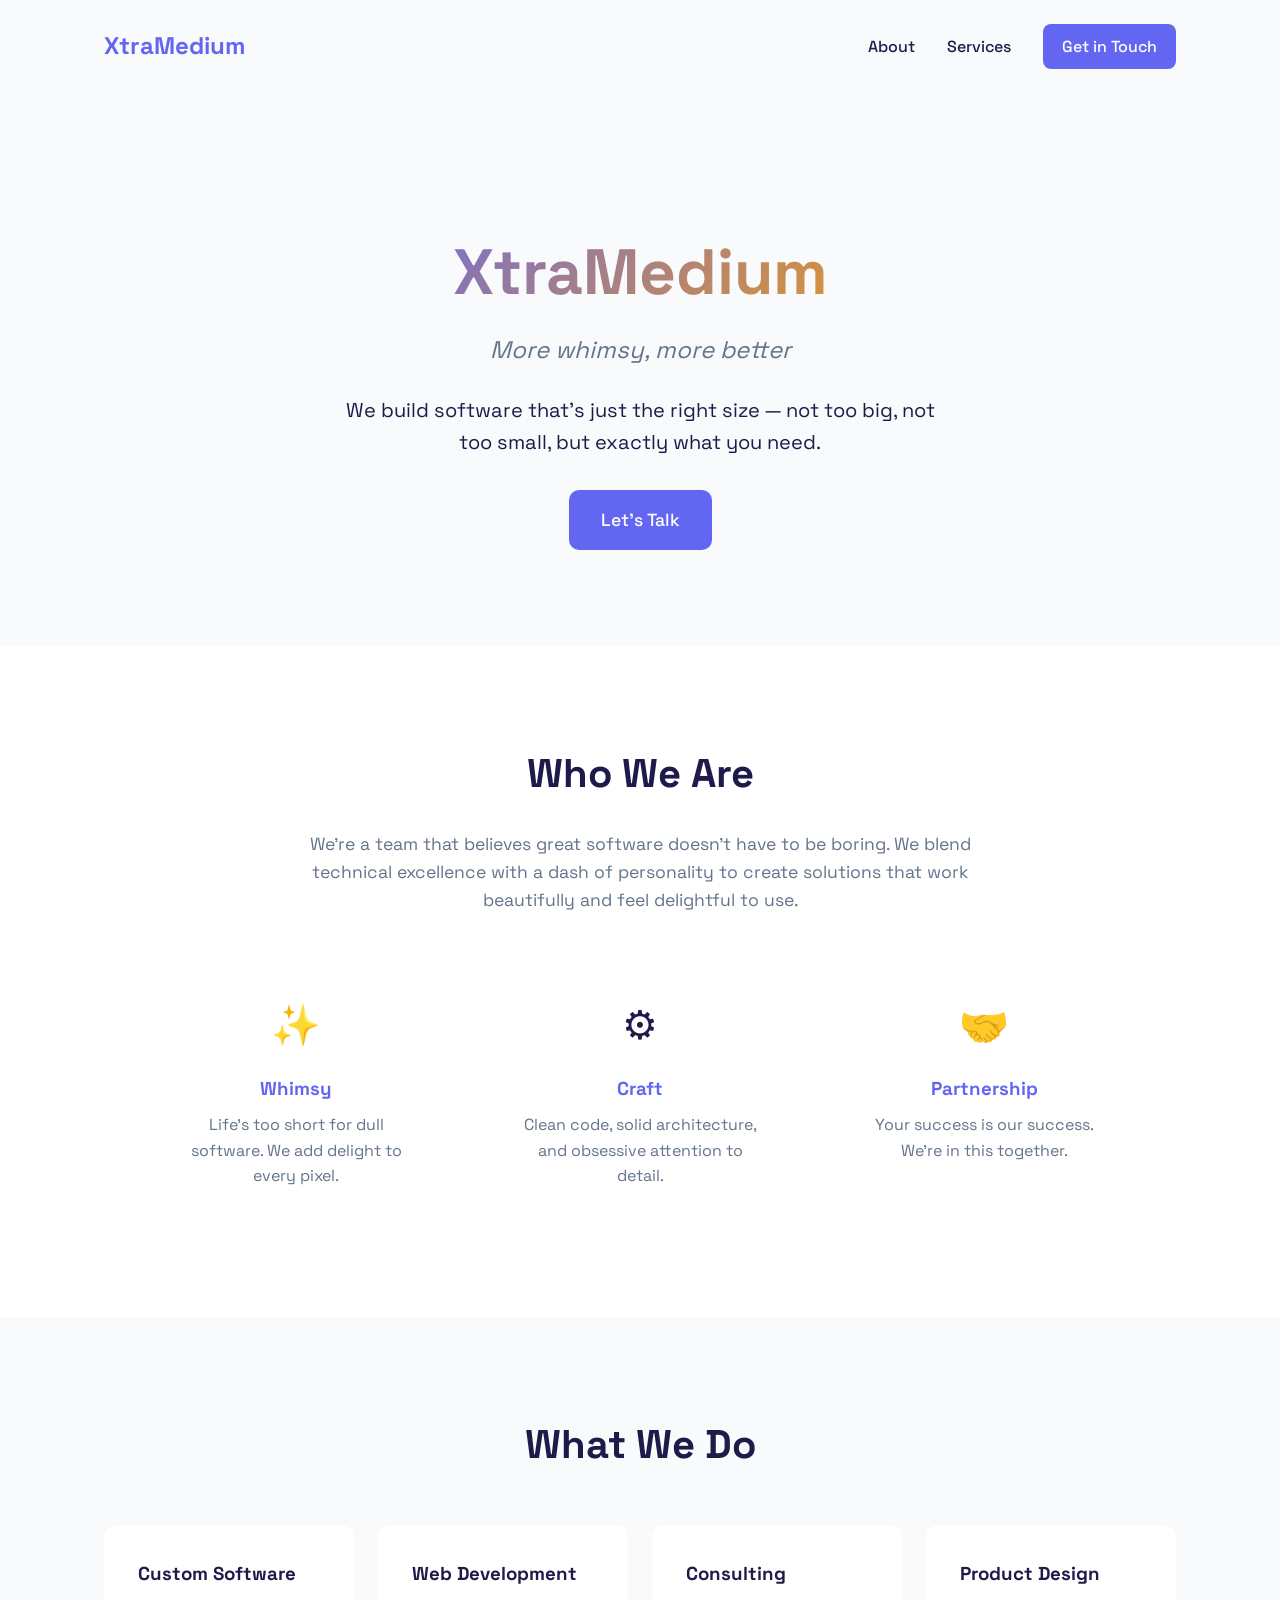
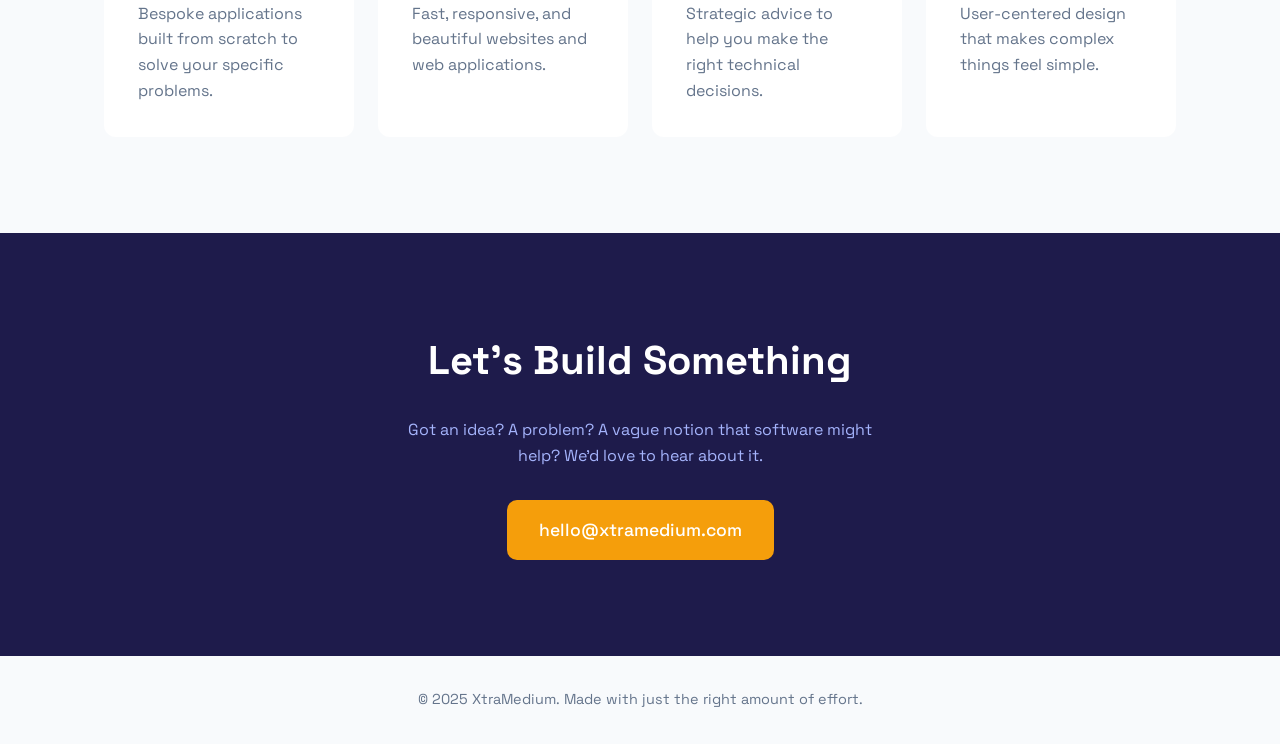
==== index.html @ 136f992b "Initial website" ====
<!DOCTYPE html>
<html lang="en">
<head>
    <meta charset="UTF-8">
    <meta name="viewport" content="width=device-width, initial-scale=1.0">
    <title>XtraMedium - More whimsy, more better</title>
    <link rel="stylesheet" href="styles.css">
    <link rel="preconnect" href="https://fonts.googleapis.com">
    <link rel="preconnect" href="https://fonts.gstatic.com" crossorigin>
    <link href="https://fonts.googleapis.com/css2?family=Space+Grotesk:wght@400;500;700&display=swap" rel="stylesheet">
</head>
<body>
    <nav>
        <div class="logo">XtraMedium</div>
        <div class="nav-links">
            <a href="#about">About</a>
            <a href="#services">Services</a>
            <a href="#contact" class="btn-nav">Get in Touch</a>
        </div>
    </nav>

    <section class="hero">
        <h1>XtraMedium</h1>
        <p class="tagline">More whimsy, more better</p>
        <p class="subtitle">We build software that's just the right size &mdash; not too big, not too small, but exactly what you need.</p>
        <a href="#contact" class="btn-primary">Let's Talk</a>
    </section>

    <section id="about" class="about">
        <h2>Who We Are</h2>
        <p>We're a team that believes great software doesn't have to be boring. We blend technical excellence with a dash of personality to create solutions that work beautifully and feel delightful to use.</p>
        <div class="values">
            <div class="value-card">
                <span class="icon">&#10024;</span>
                <h3>Whimsy</h3>
                <p>Life's too short for dull software. We add delight to every pixel.</p>
            </div>
            <div class="value-card">
                <span class="icon">&#9881;</span>
                <h3>Craft</h3>
                <p>Clean code, solid architecture, and obsessive attention to detail.</p>
            </div>
            <div class="value-card">
                <span class="icon">&#129309;</span>
                <h3>Partnership</h3>
                <p>Your success is our success. We're in this together.</p>
            </div>
        </div>
    </section>

    <section id="services" class="services">
        <h2>What We Do</h2>
        <div class="service-grid">
            <div class="service-card">
                <h3>Custom Software</h3>
                <p>Bespoke applications built from scratch to solve your specific problems.</p>
            </div>
            <div class="service-card">
                <h3>Web Development</h3>
                <p>Fast, responsive, and beautiful websites and web applications.</p>
            </div>
            <div class="service-card">
                <h3>Consulting</h3>
                <p>Strategic advice to help you make the right technical decisions.</p>
            </div>
            <div class="service-card">
                <h3>Product Design</h3>
                <p>User-centered design that makes complex things feel simple.</p>
            </div>
        </div>
    </section>

    <section id="contact" class="contact">
        <h2>Let's Build Something</h2>
        <p>Got an idea? A problem? A vague notion that software might help? We'd love to hear about it.</p>
        <a href="mailto:hello@xtramedium.com" class="btn-primary">hello@xtramedium.com</a>
    </section>

    <footer>
        <p>&copy; 2025 XtraMedium. Made with just the right amount of effort.</p>
    </footer>
</body>
</html>
---- styles.css ----
* {
    margin: 0;
    padding: 0;
    box-sizing: border-box;
}

:root {
    --primary: #6366f1;
    --primary-dark: #4f46e5;
    --dark: #1e1b4b;
    --light: #f8fafc;
    --gray: #64748b;
    --accent: #f59e0b;
}

body {
    font-family: 'Space Grotesk', sans-serif;
    background: var(--light);
    color: var(--dark);
    line-height: 1.6;
}

/* Navigation */
nav {
    display: flex;
    justify-content: space-between;
    align-items: center;
    padding: 1.5rem 5%;
    max-width: 1200px;
    margin: 0 auto;
}

.logo {
    font-size: 1.5rem;
    font-weight: 700;
    color: var(--primary);
}

.nav-links {
    display: flex;
    gap: 2rem;
    align-items: center;
}

.nav-links a {
    text-decoration: none;
    color: var(--dark);
    font-weight: 500;
    transition: color 0.2s;
}

.nav-links a:hover {
    color: var(--primary);
}

.btn-nav {
    background: var(--primary);
    color: white !important;
    padding: 0.6rem 1.2rem;
    border-radius: 8px;
}

.btn-nav:hover {
    background: var(--primary-dark);
    color: white !important;
}

/* Hero */
.hero {
    text-align: center;
    padding: 8rem 5% 6rem;
    max-width: 800px;
    margin: 0 auto;
}

.hero h1 {
    font-size: 4rem;
    font-weight: 700;
    margin-bottom: 0.5rem;
    background: linear-gradient(135deg, var(--primary), var(--accent));
    -webkit-background-clip: text;
    -webkit-text-fill-color: transparent;
    background-clip: text;
}

.tagline {
    font-size: 1.5rem;
    color: var(--gray);
    margin-bottom: 1.5rem;
    font-style: italic;
}

.subtitle {
    font-size: 1.25rem;
    color: var(--dark);
    margin-bottom: 2rem;
    max-width: 600px;
    margin-left: auto;
    margin-right: auto;
}

.btn-primary {
    display: inline-block;
    background: var(--primary);
    color: white;
    padding: 1rem 2rem;
    border-radius: 10px;
    text-decoration: none;
    font-weight: 500;
    font-size: 1.1rem;
    transition: all 0.2s;
}

.btn-primary:hover {
    background: var(--primary-dark);
    transform: translateY(-2px);
    box-shadow: 0 10px 30px rgba(99, 102, 241, 0.3);
}

/* About */
.about {
    background: white;
    padding: 6rem 5%;
}

.about h2, .services h2, .contact h2 {
    text-align: center;
    font-size: 2.5rem;
    margin-bottom: 1.5rem;
}

.about > p {
    text-align: center;
    max-width: 700px;
    margin: 0 auto 3rem;
    font-size: 1.1rem;
    color: var(--gray);
}

.values {
    display: grid;
    grid-template-columns: repeat(auto-fit, minmax(280px, 1fr));
    gap: 2rem;
    max-width: 1000px;
    margin: 0 auto;
}

.value-card {
    text-align: center;
    padding: 2rem;
}

.value-card .icon {
    font-size: 2.5rem;
    display: block;
    margin-bottom: 1rem;
}

.value-card h3 {
    margin-bottom: 0.5rem;
    color: var(--primary);
}

.value-card p {
    color: var(--gray);
}

/* Services */
.services {
    padding: 6rem 5%;
    max-width: 1200px;
    margin: 0 auto;
}

.service-grid {
    display: grid;
    grid-template-columns: repeat(auto-fit, minmax(250px, 1fr));
    gap: 1.5rem;
    margin-top: 3rem;
}

.service-card {
    background: white;
    padding: 2rem;
    border-radius: 12px;
    border: 2px solid transparent;
    transition: all 0.2s;
}

.service-card:hover {
    border-color: var(--primary);
    transform: translateY(-4px);
    box-shadow: 0 10px 40px rgba(0, 0, 0, 0.08);
}

.service-card h3 {
    margin-bottom: 0.75rem;
    color: var(--dark);
}

.service-card p {
    color: var(--gray);
}

/* Contact */
.contact {
    background: var(--dark);
    color: white;
    text-align: center;
    padding: 6rem 5%;
}

.contact h2 {
    color: white;
}

.contact p {
    max-width: 500px;
    margin: 0 auto 2rem;
    color: #a5b4fc;
}

.contact .btn-primary {
    background: var(--accent);
}

.contact .btn-primary:hover {
    background: #d97706;
    box-shadow: 0 10px 30px rgba(245, 158, 11, 0.3);
}

/* Footer */
footer {
    text-align: center;
    padding: 2rem;
    color: var(--gray);
    font-size: 0.9rem;
}

/* Responsive */
@media (max-width: 768px) {
    .hero h1 {
        font-size: 2.5rem;
    }

    .tagline {
        font-size: 1.2rem;
    }

    .nav-links {
        gap: 1rem;
    }

    .nav-links a:not(.btn-nav) {
        display: none;
    }
}
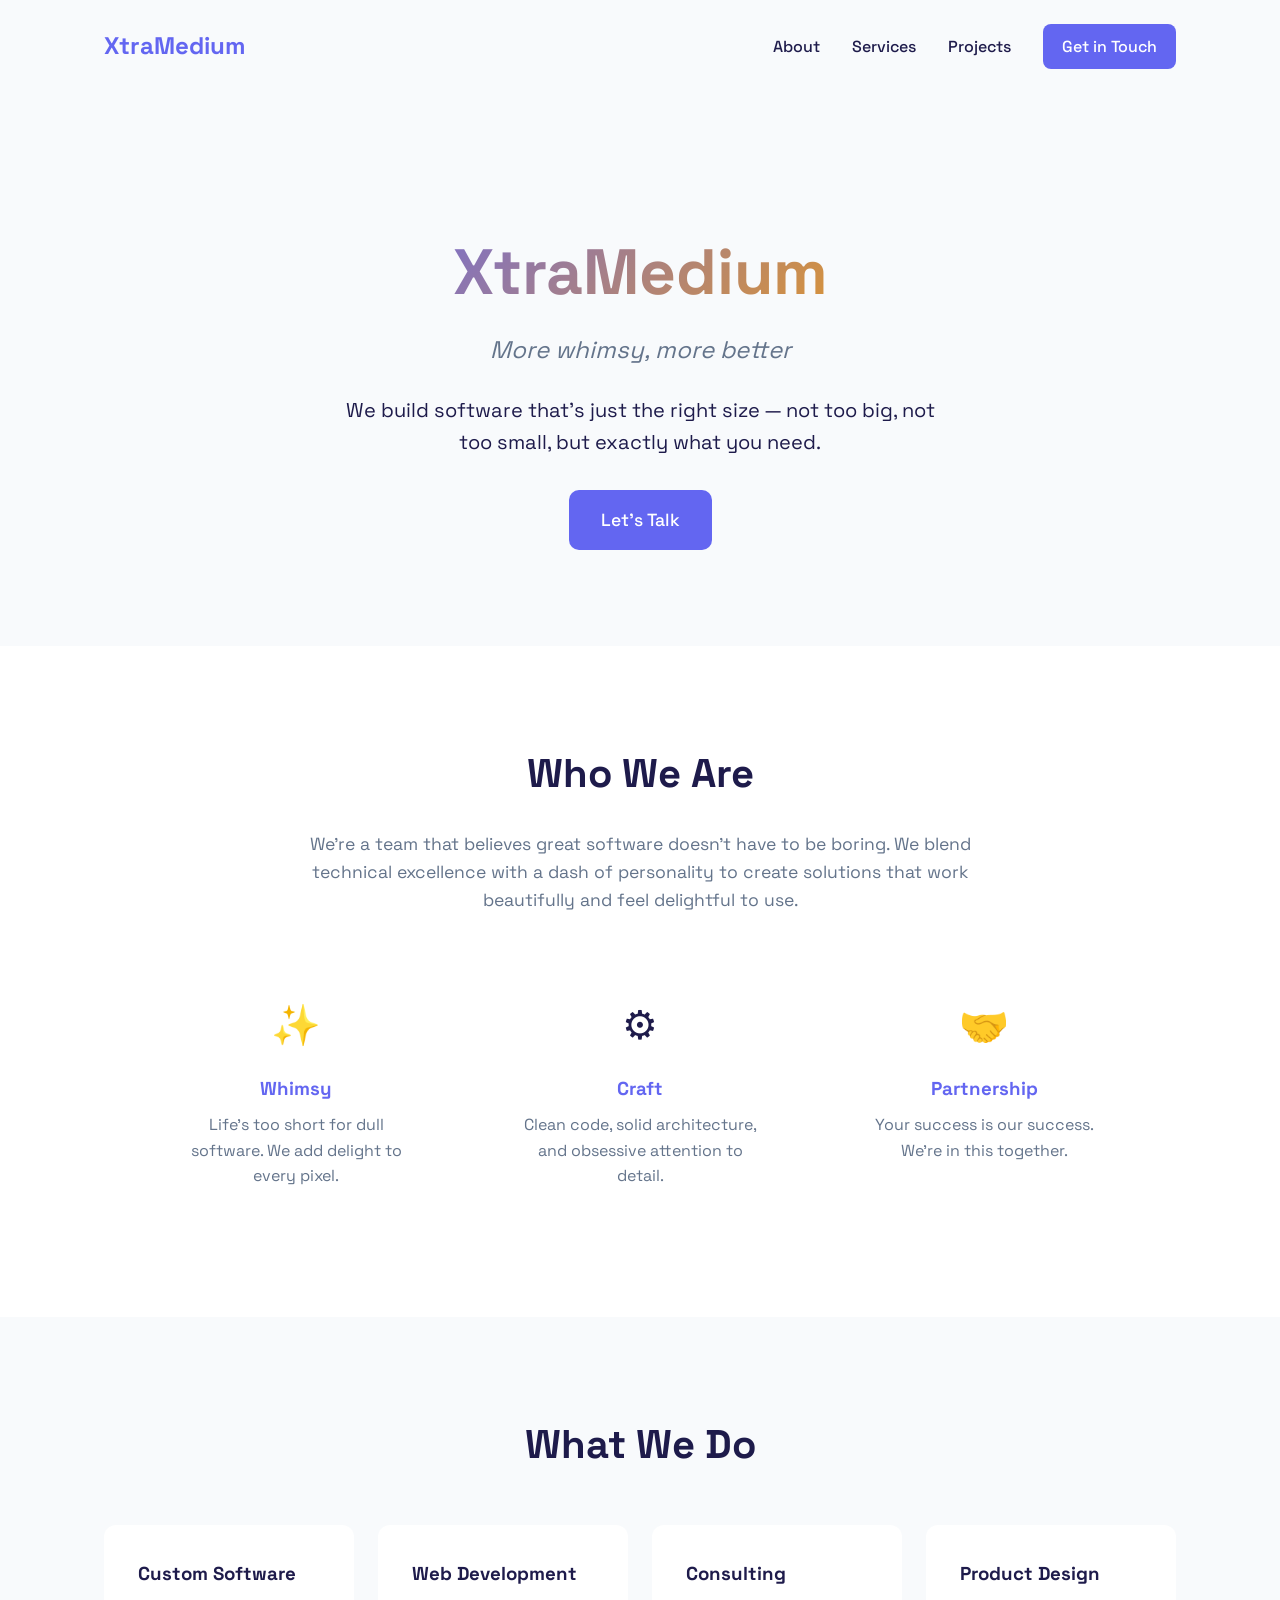
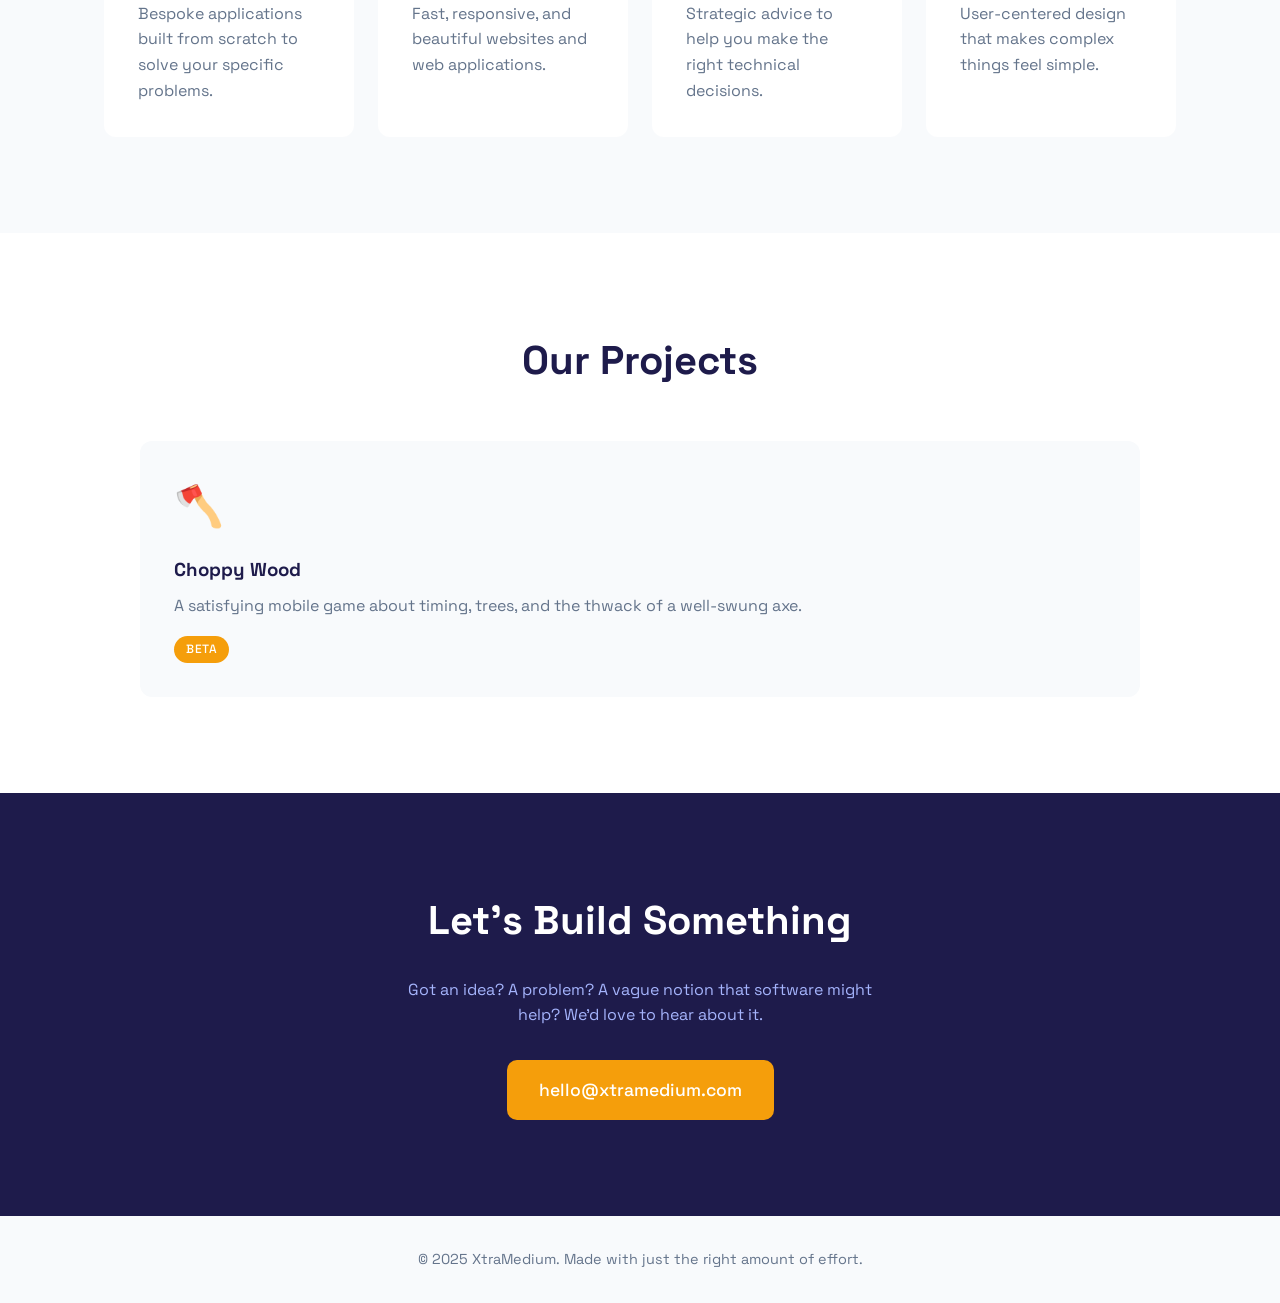
==== commit 6ed7d873: "Add Projects section to main page Showcases Choppy Wood with link to its landing page.  Co-Authored-" ====
--- a/index.html
+++ b/index.html
@@ -1,6 +1,7 @@
 <!DOCTYPE html>
 <html lang="en">
 <head>
+    <meta name="google-site-verification" content="nhcbkBX8V_uY1-YZvJbDiFtuauyzkd1It7H7w5QZHaw" />
     <meta charset="UTF-8">
     <meta name="viewport" content="width=device-width, initial-scale=1.0">
     <title>XtraMedium - More whimsy, more better</title>
@@ -15,6 +16,7 @@
         <div class="nav-links">
             <a href="#about">About</a>
             <a href="#services">Services</a>
+            <a href="#projects">Projects</a>
             <a href="#contact" class="btn-nav">Get in Touch</a>
         </div>
     </nav>
@@ -70,6 +72,18 @@
         </div>
     </section>
 
+    <section id="projects" class="projects">
+        <h2>Our Projects</h2>
+        <div class="project-grid">
+            <a href="/choppy-wood/" class="project-card">
+                <span class="project-icon">&#129683;</span>
+                <h3>Choppy Wood</h3>
+                <p>A satisfying mobile game about timing, trees, and the thwack of a well-swung axe.</p>
+                <span class="project-status">Beta</span>
+            </a>
+        </div>
+    </section>
+
     <section id="contact" class="contact">
         <h2>Let's Build Something</h2>
         <p>Got an idea? A problem? A vague notion that software might help? We'd love to hear about it.</p>
--- a/styles.css
+++ b/styles.css
@@ -202,6 +202,72 @@
     color: var(--gray);
 }
 
+/* Projects */
+.projects {
+    background: white;
+    padding: 6rem 5%;
+}
+
+.projects h2 {
+    text-align: center;
+    font-size: 2.5rem;
+    margin-bottom: 3rem;
+}
+
+.project-grid {
+    display: grid;
+    grid-template-columns: repeat(auto-fit, minmax(280px, 1fr));
+    gap: 1.5rem;
+    max-width: 1000px;
+    margin: 0 auto;
+}
+
+.project-card {
+    display: block;
+    background: var(--light);
+    padding: 2rem;
+    border-radius: 12px;
+    text-decoration: none;
+    color: inherit;
+    border: 2px solid transparent;
+    transition: all 0.2s;
+    position: relative;
+}
+
+.project-card:hover {
+    border-color: var(--primary);
+    transform: translateY(-4px);
+    box-shadow: 0 10px 40px rgba(0, 0, 0, 0.08);
+}
+
+.project-icon {
+    font-size: 2.5rem;
+    display: block;
+    margin-bottom: 1rem;
+}
+
+.project-card h3 {
+    margin-bottom: 0.5rem;
+    color: var(--dark);
+}
+
+.project-card p {
+    color: var(--gray);
+    margin-bottom: 1rem;
+}
+
+.project-status {
+    display: inline-block;
+    background: var(--accent);
+    color: white;
+    font-size: 0.75rem;
+    font-weight: 500;
+    padding: 0.25rem 0.75rem;
+    border-radius: 20px;
+    text-transform: uppercase;
+    letter-spacing: 0.05em;
+}
+
 /* Contact */
 .contact {
     background: var(--dark);
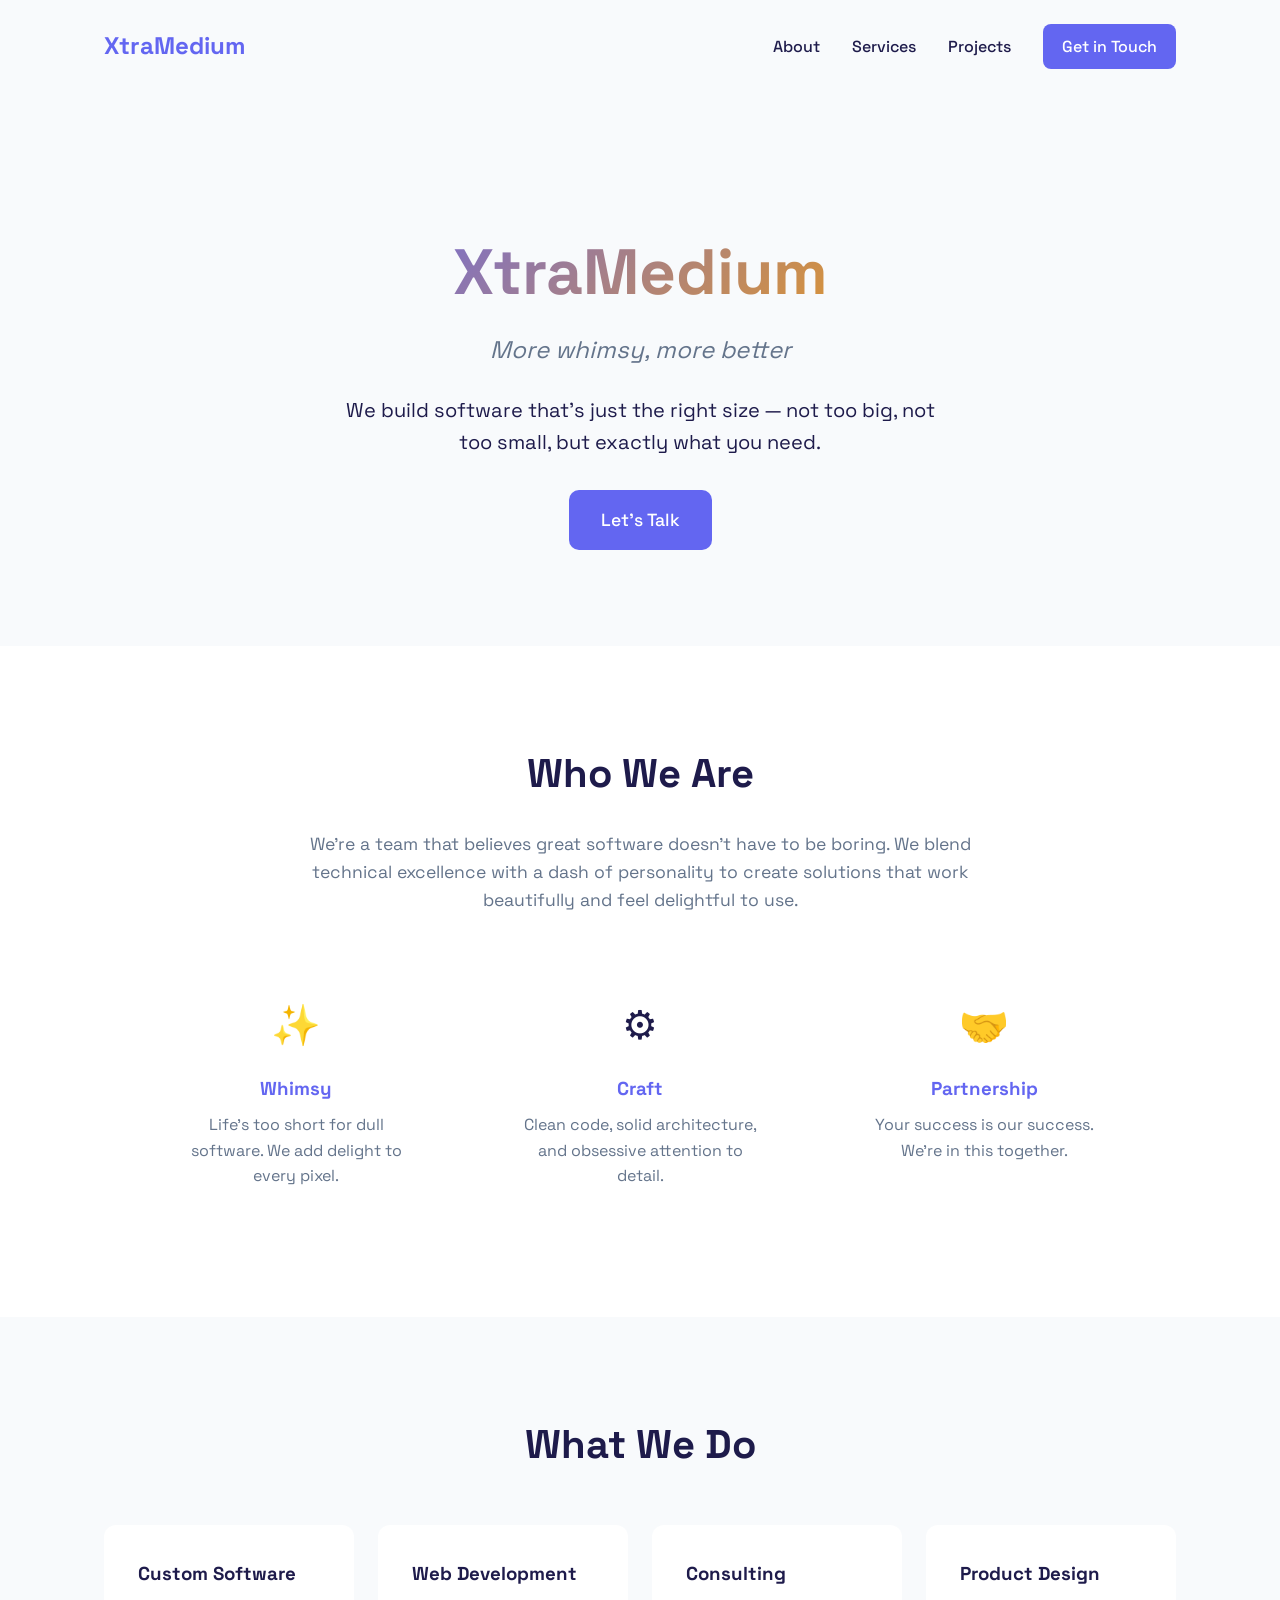
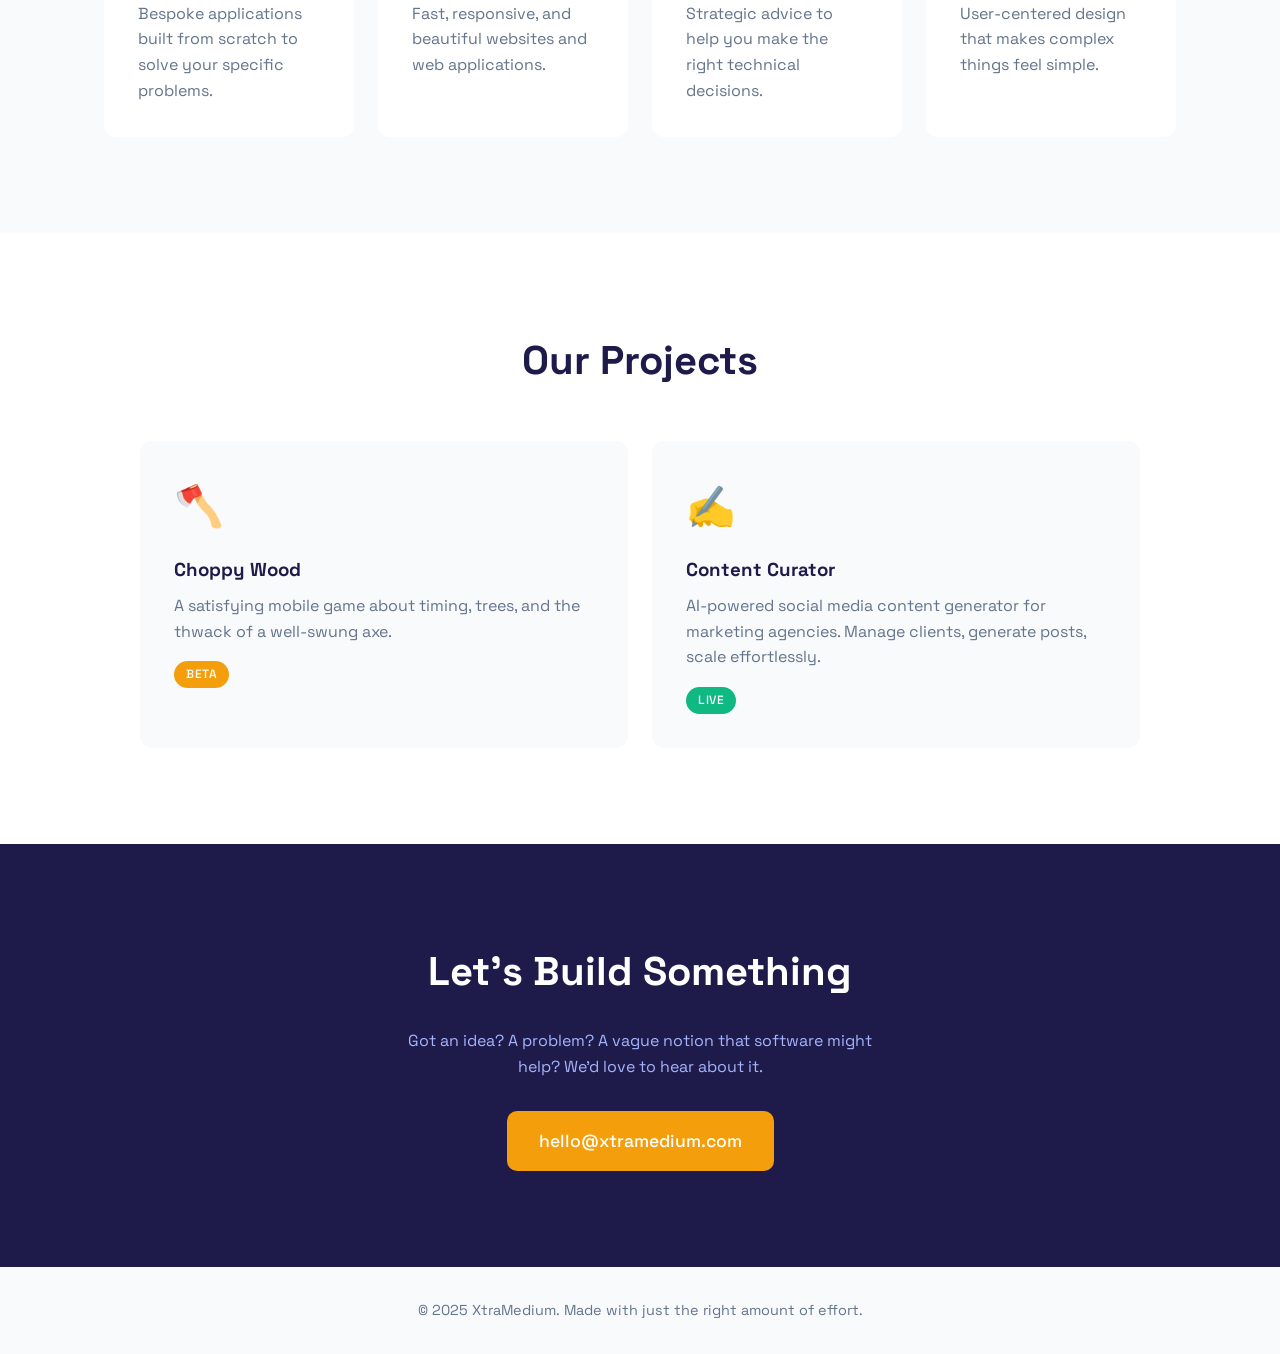
==== commit f484c192: "Add Content Curator to Projects section Live product with green badge to distinguish from beta proje" ====
--- a/index.html
+++ b/index.html
@@ -81,6 +81,12 @@
                 <p>A satisfying mobile game about timing, trees, and the thwack of a well-swung axe.</p>
                 <span class="project-status">Beta</span>
             </a>
+            <a href="https://content-curator-theta.vercel.app/" class="project-card" target="_blank">
+                <span class="project-icon">&#9997;</span>
+                <h3>Content Curator</h3>
+                <p>AI-powered social media content generator for marketing agencies. Manage clients, generate posts, scale effortlessly.</p>
+                <span class="project-status live">Live</span>
+            </a>
         </div>
     </section>
 
--- a/styles.css
+++ b/styles.css
@@ -268,6 +268,10 @@
     letter-spacing: 0.05em;
 }
 
+.project-status.live {
+    background: #10b981;
+}
+
 /* Contact */
 .contact {
     background: var(--dark);
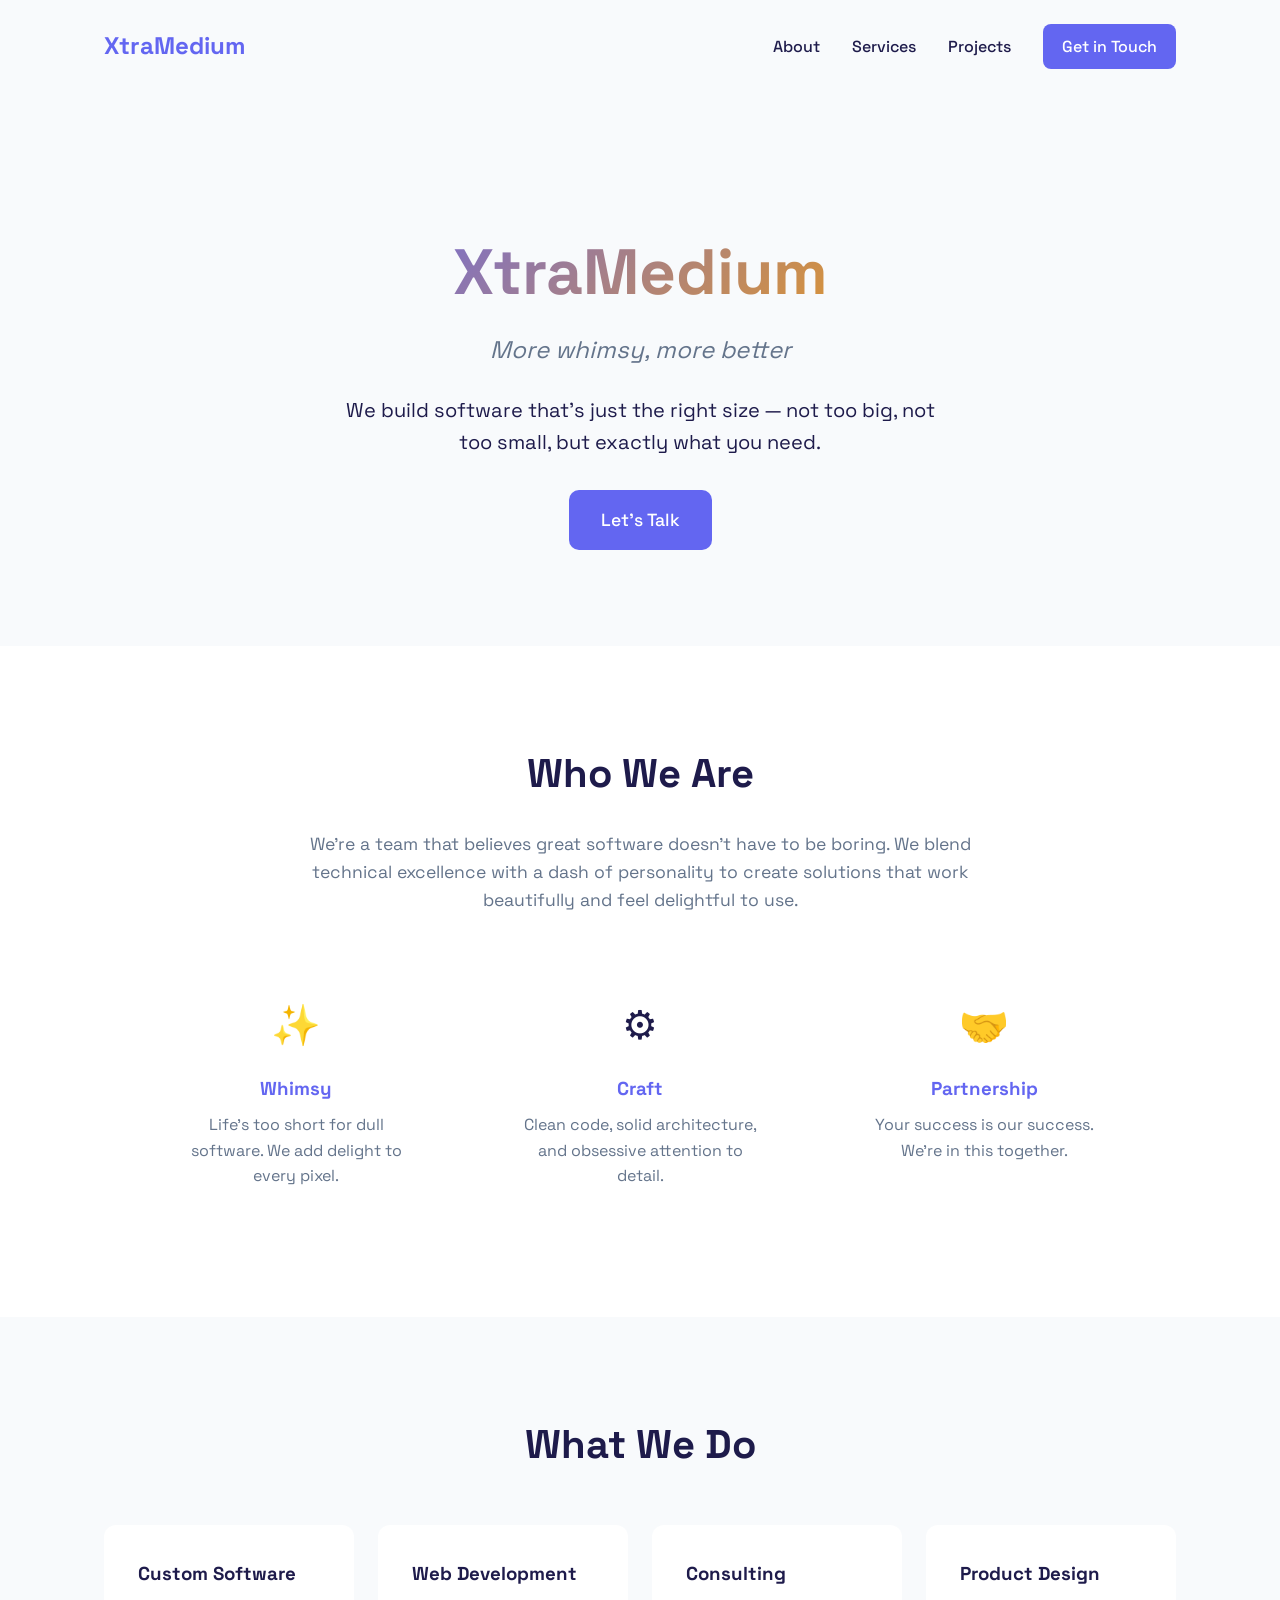
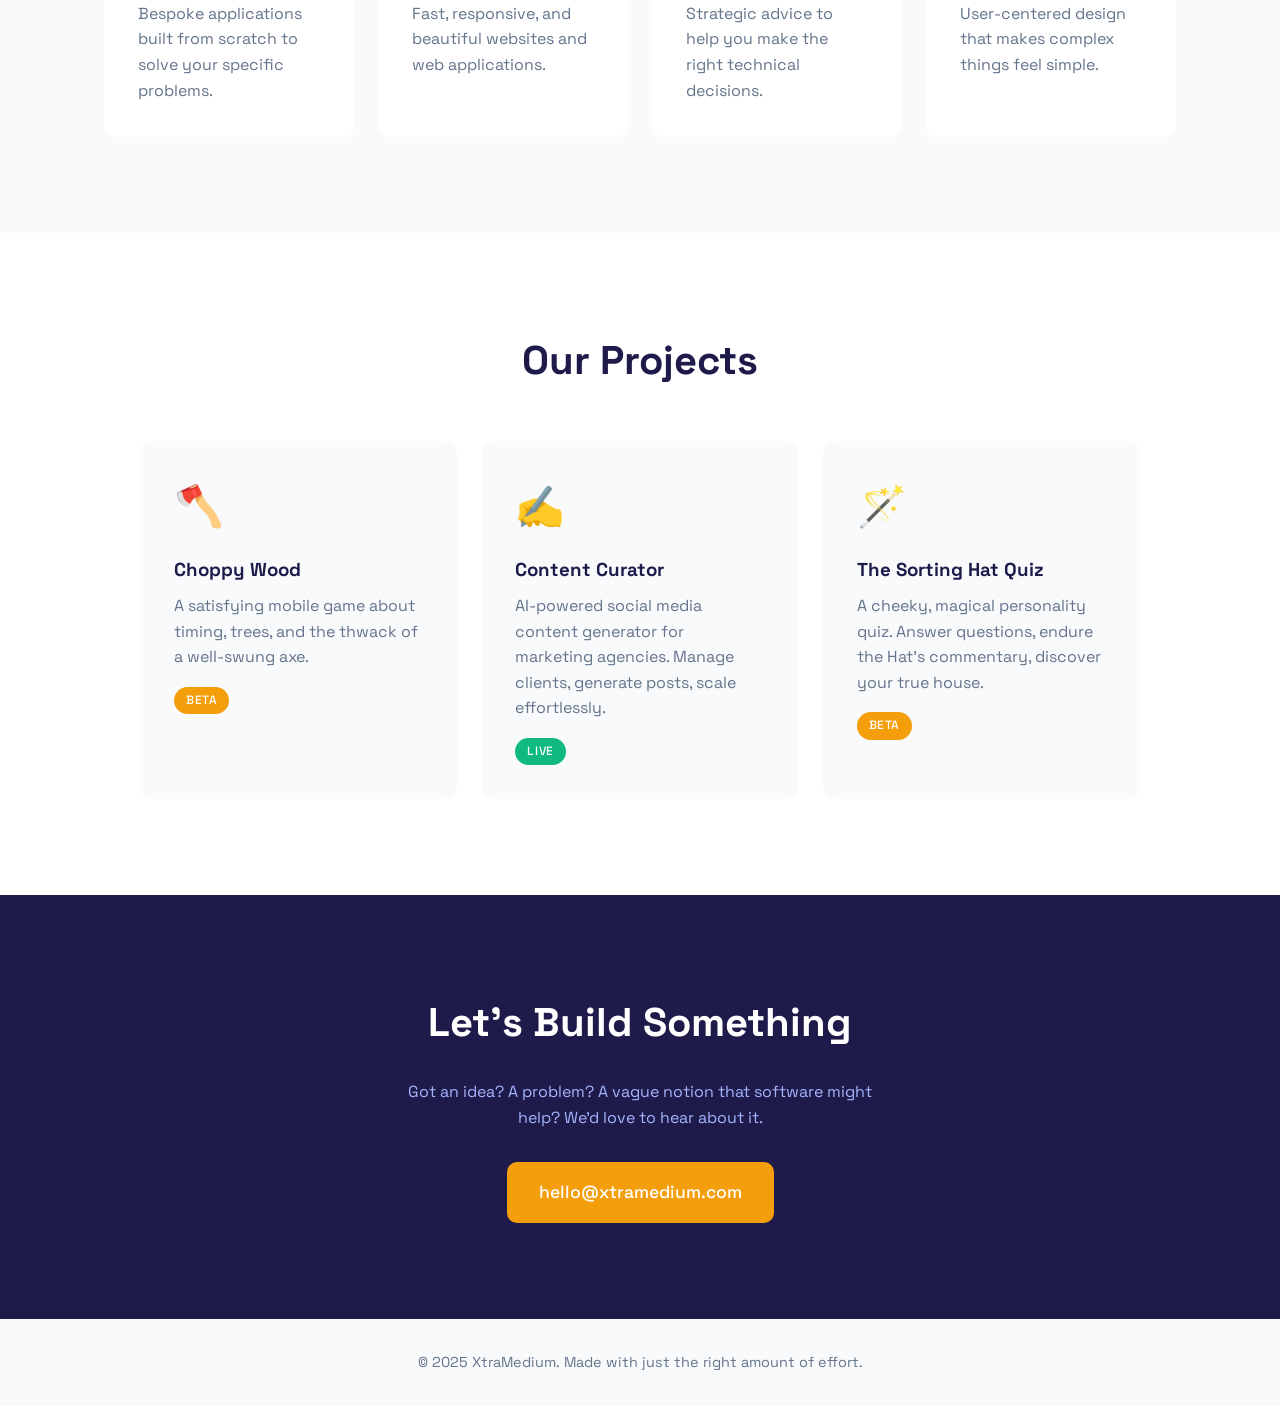
==== commit 454b6ca5: "Add Sorting Hat Quiz landing page and project card Beta signup page with platform selection, video p" ====
--- a/index.html
+++ b/index.html
@@ -87,6 +87,12 @@
                 <p>AI-powered social media content generator for marketing agencies. Manage clients, generate posts, scale effortlessly.</p>
                 <span class="project-status live">Live</span>
             </a>
+            <a href="/sorting-hat/" class="project-card">
+                <span class="project-icon">&#129668;</span>
+                <h3>The Sorting Hat Quiz</h3>
+                <p>A cheeky, magical personality quiz. Answer questions, endure the Hat's commentary, discover your true house.</p>
+                <span class="project-status">Beta</span>
+            </a>
         </div>
     </section>
 
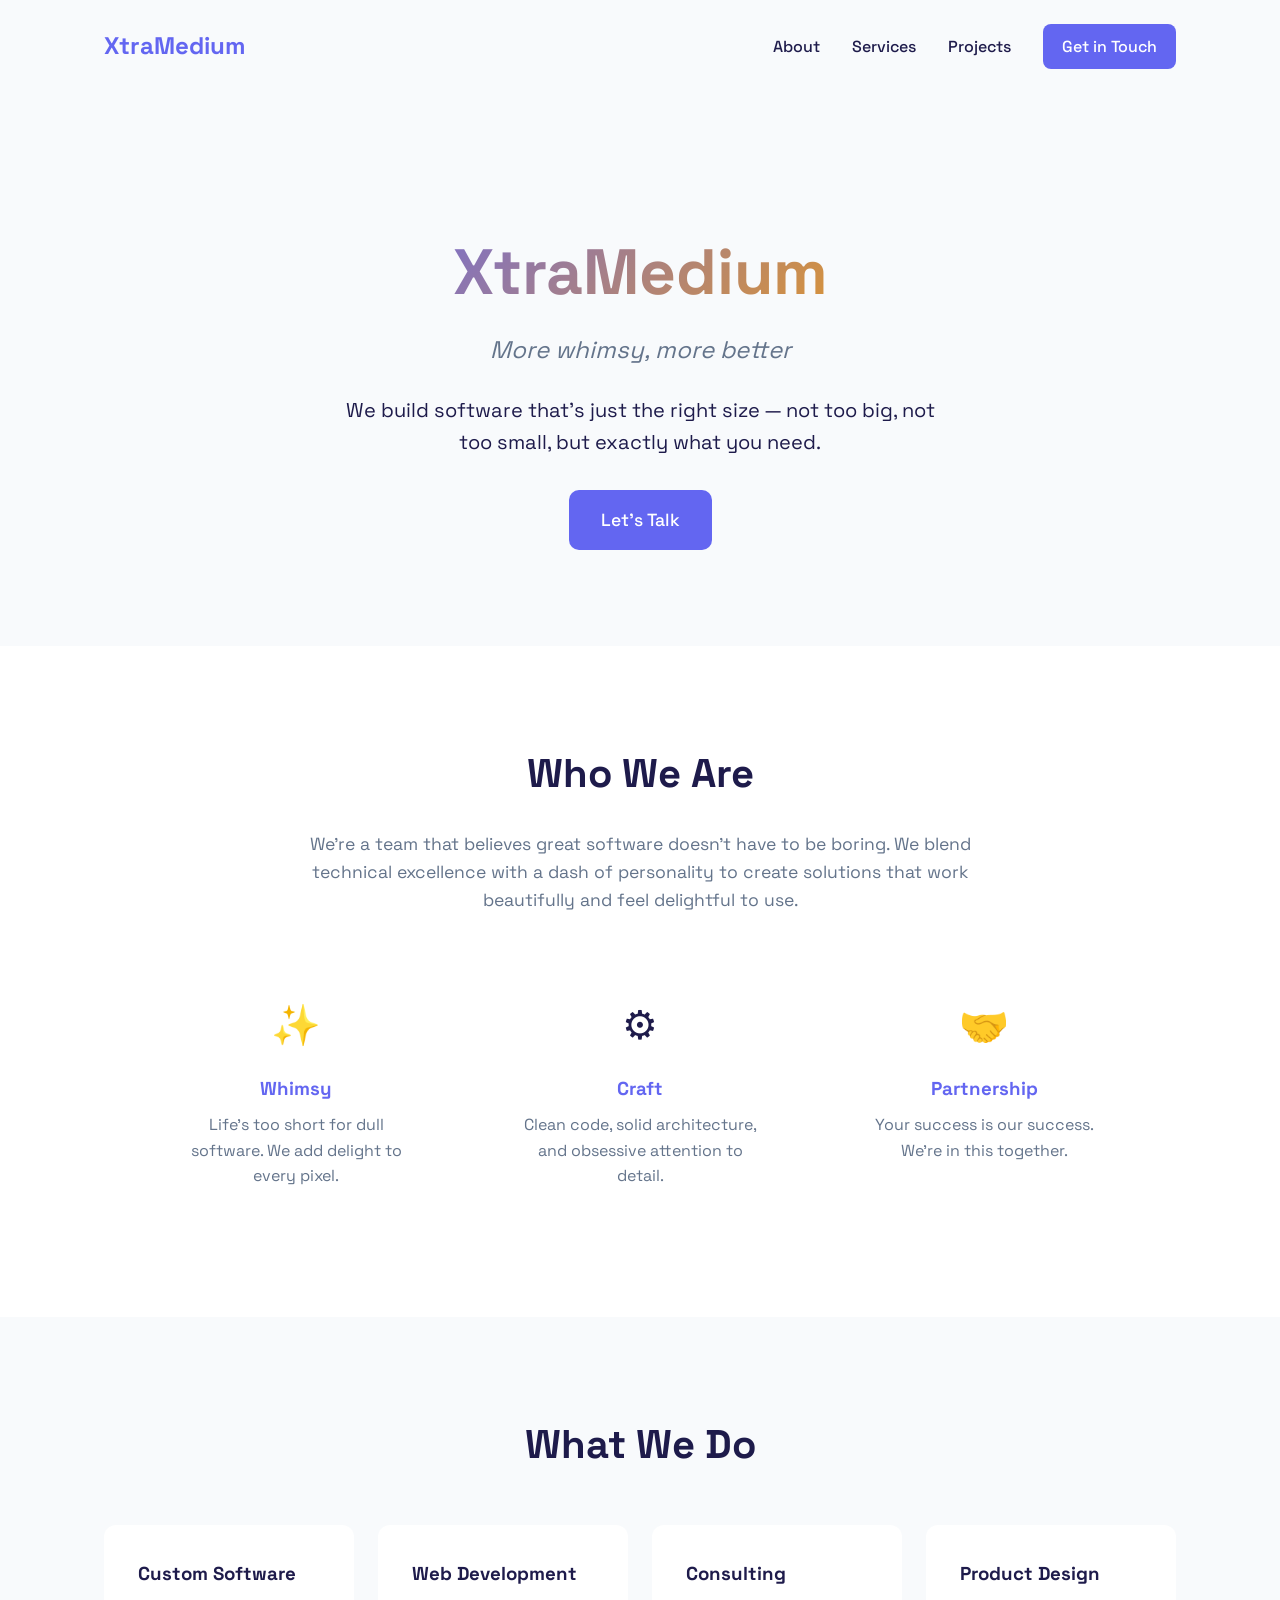
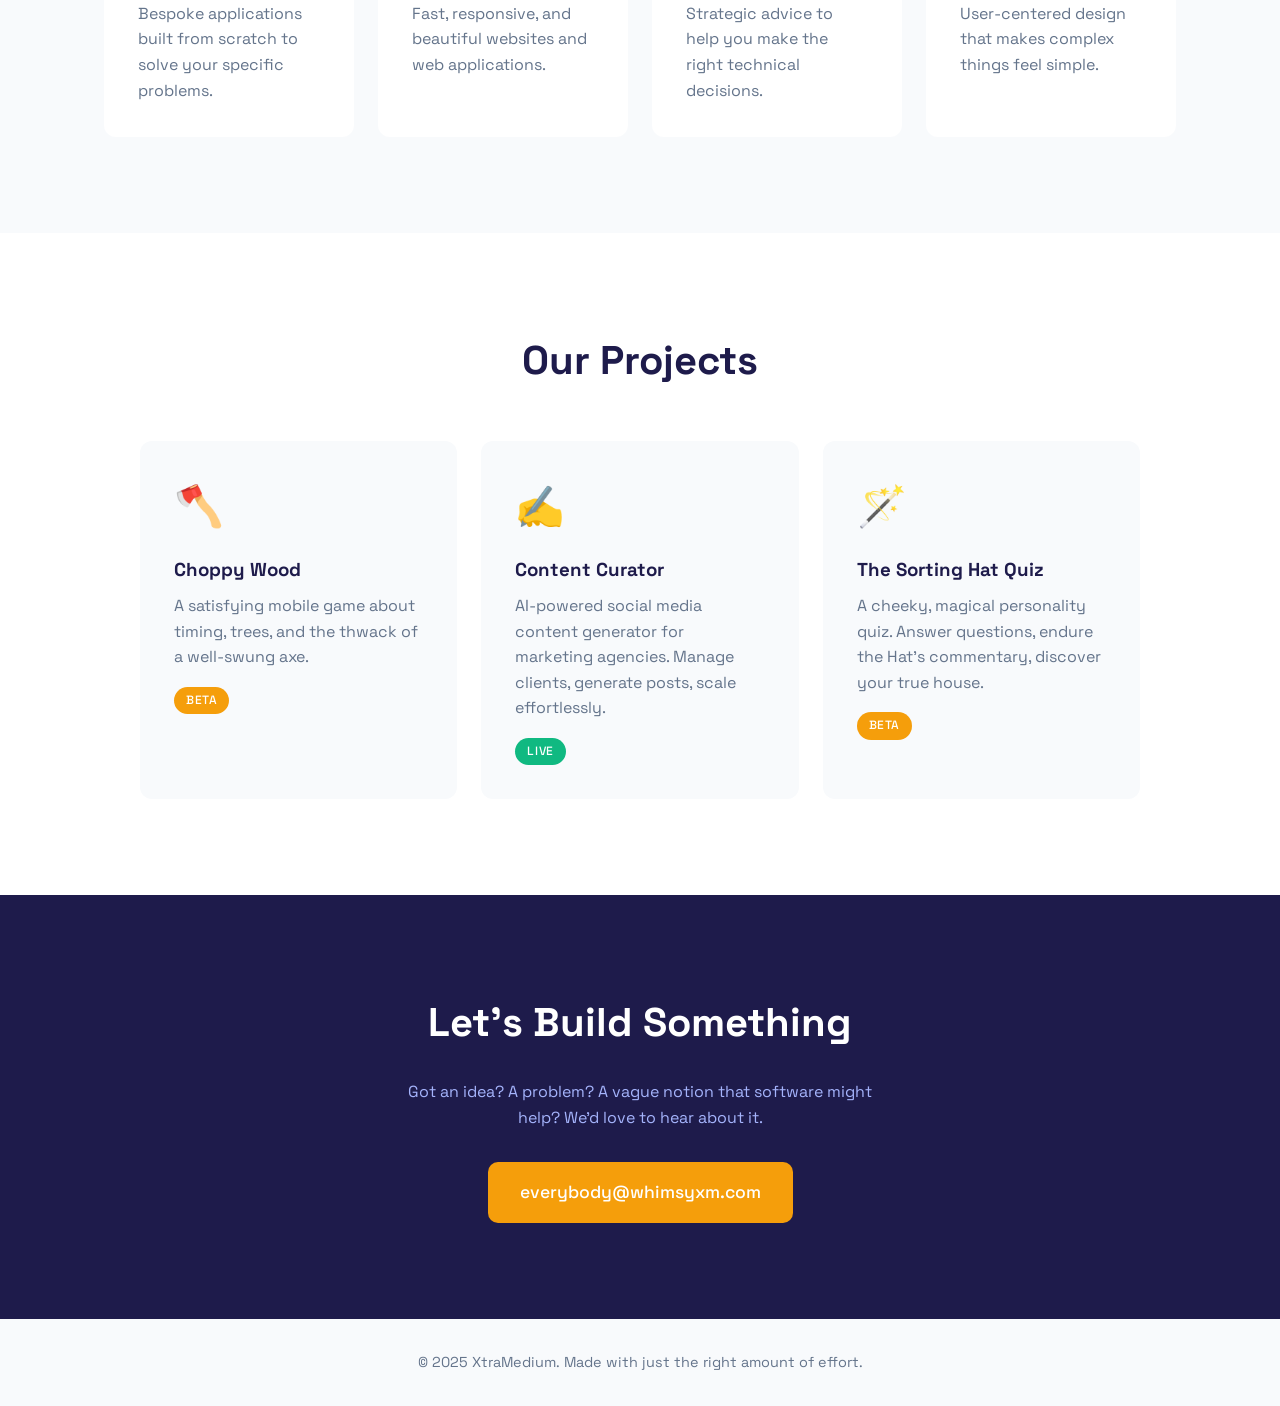
==== commit 13529468: "Update contact email to everybody@whimsyxm.com Co-Authored-By: Claude Opus 4.5 <noreply@anthropic.co" ====
--- a/index.html
+++ b/index.html
@@ -99,7 +99,7 @@
     <section id="contact" class="contact">
         <h2>Let's Build Something</h2>
         <p>Got an idea? A problem? A vague notion that software might help? We'd love to hear about it.</p>
-        <a href="mailto:hello@xtramedium.com" class="btn-primary">hello@xtramedium.com</a>
+        <a href="mailto:everybody@whimsyxm.com" class="btn-primary">everybody@whimsyxm.com</a>
     </section>
 
     <footer>
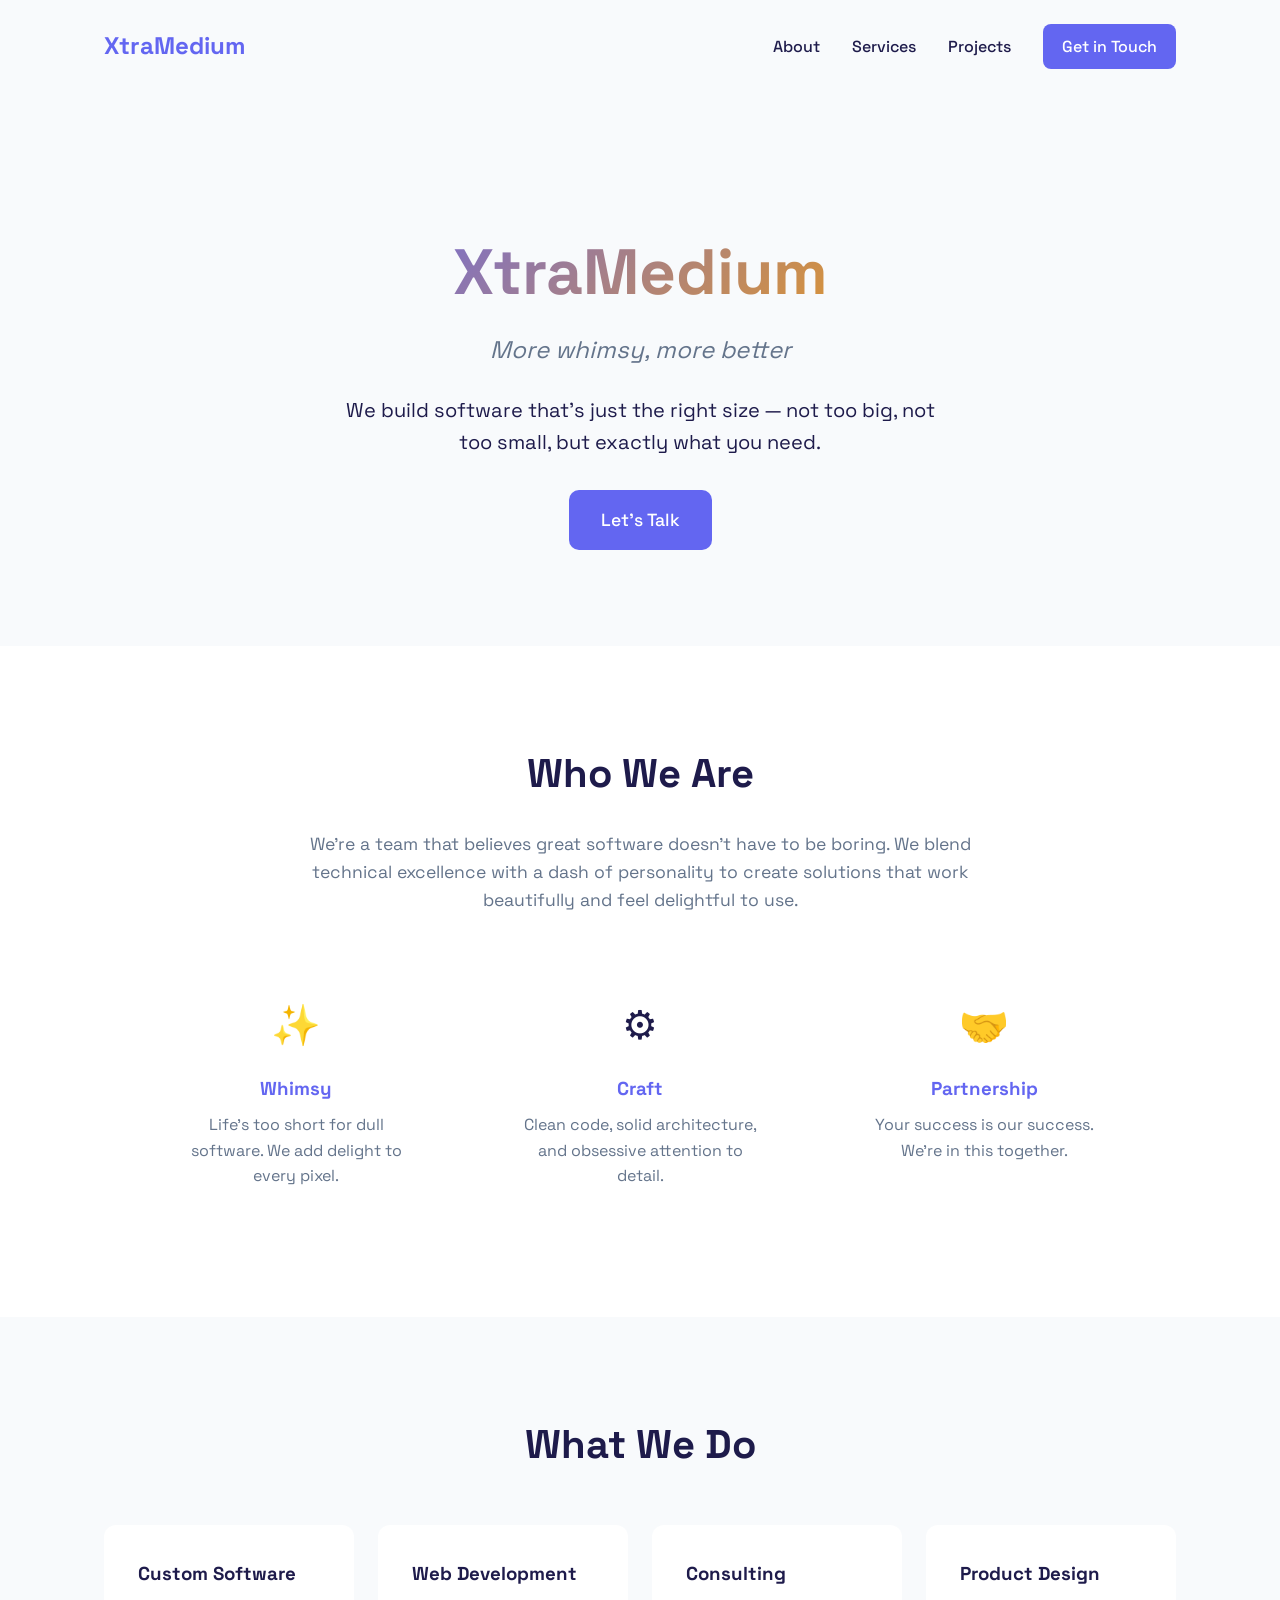
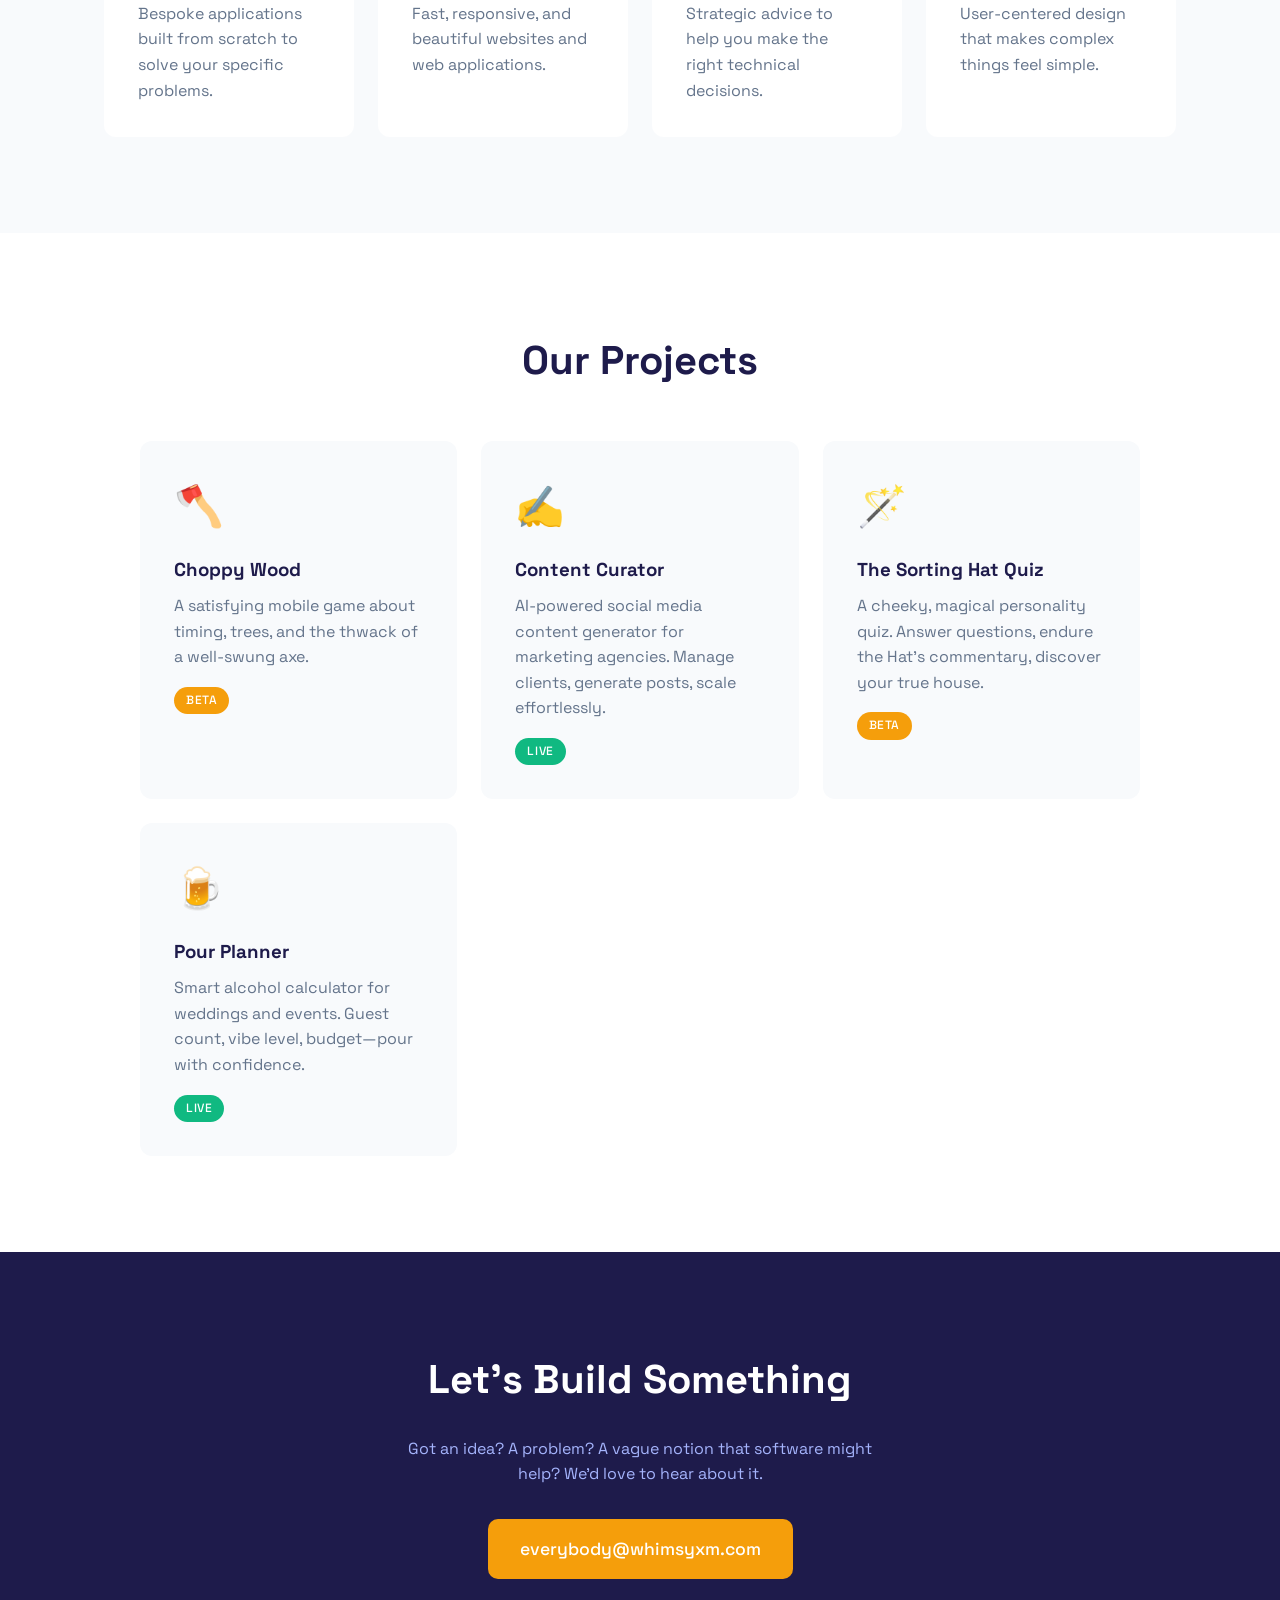
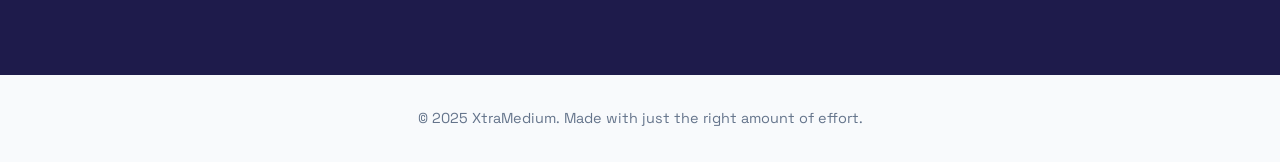
==== commit 69a6c880: "feat: add Pour Planner to projects Co-Authored-By: Claude Opus 4.5 <noreply@anthropic.com>" ====
--- a/index.html
+++ b/index.html
@@ -93,6 +93,12 @@
                 <p>A cheeky, magical personality quiz. Answer questions, endure the Hat's commentary, discover your true house.</p>
                 <span class="project-status">Beta</span>
             </a>
+            <a href="https://pourplanner.com" class="project-card" target="_blank">
+                <span class="project-icon">&#127866;</span>
+                <h3>Pour Planner</h3>
+                <p>Smart alcohol calculator for weddings and events. Guest count, vibe level, budget—pour with confidence.</p>
+                <span class="project-status live">Live</span>
+            </a>
         </div>
     </section>
 
